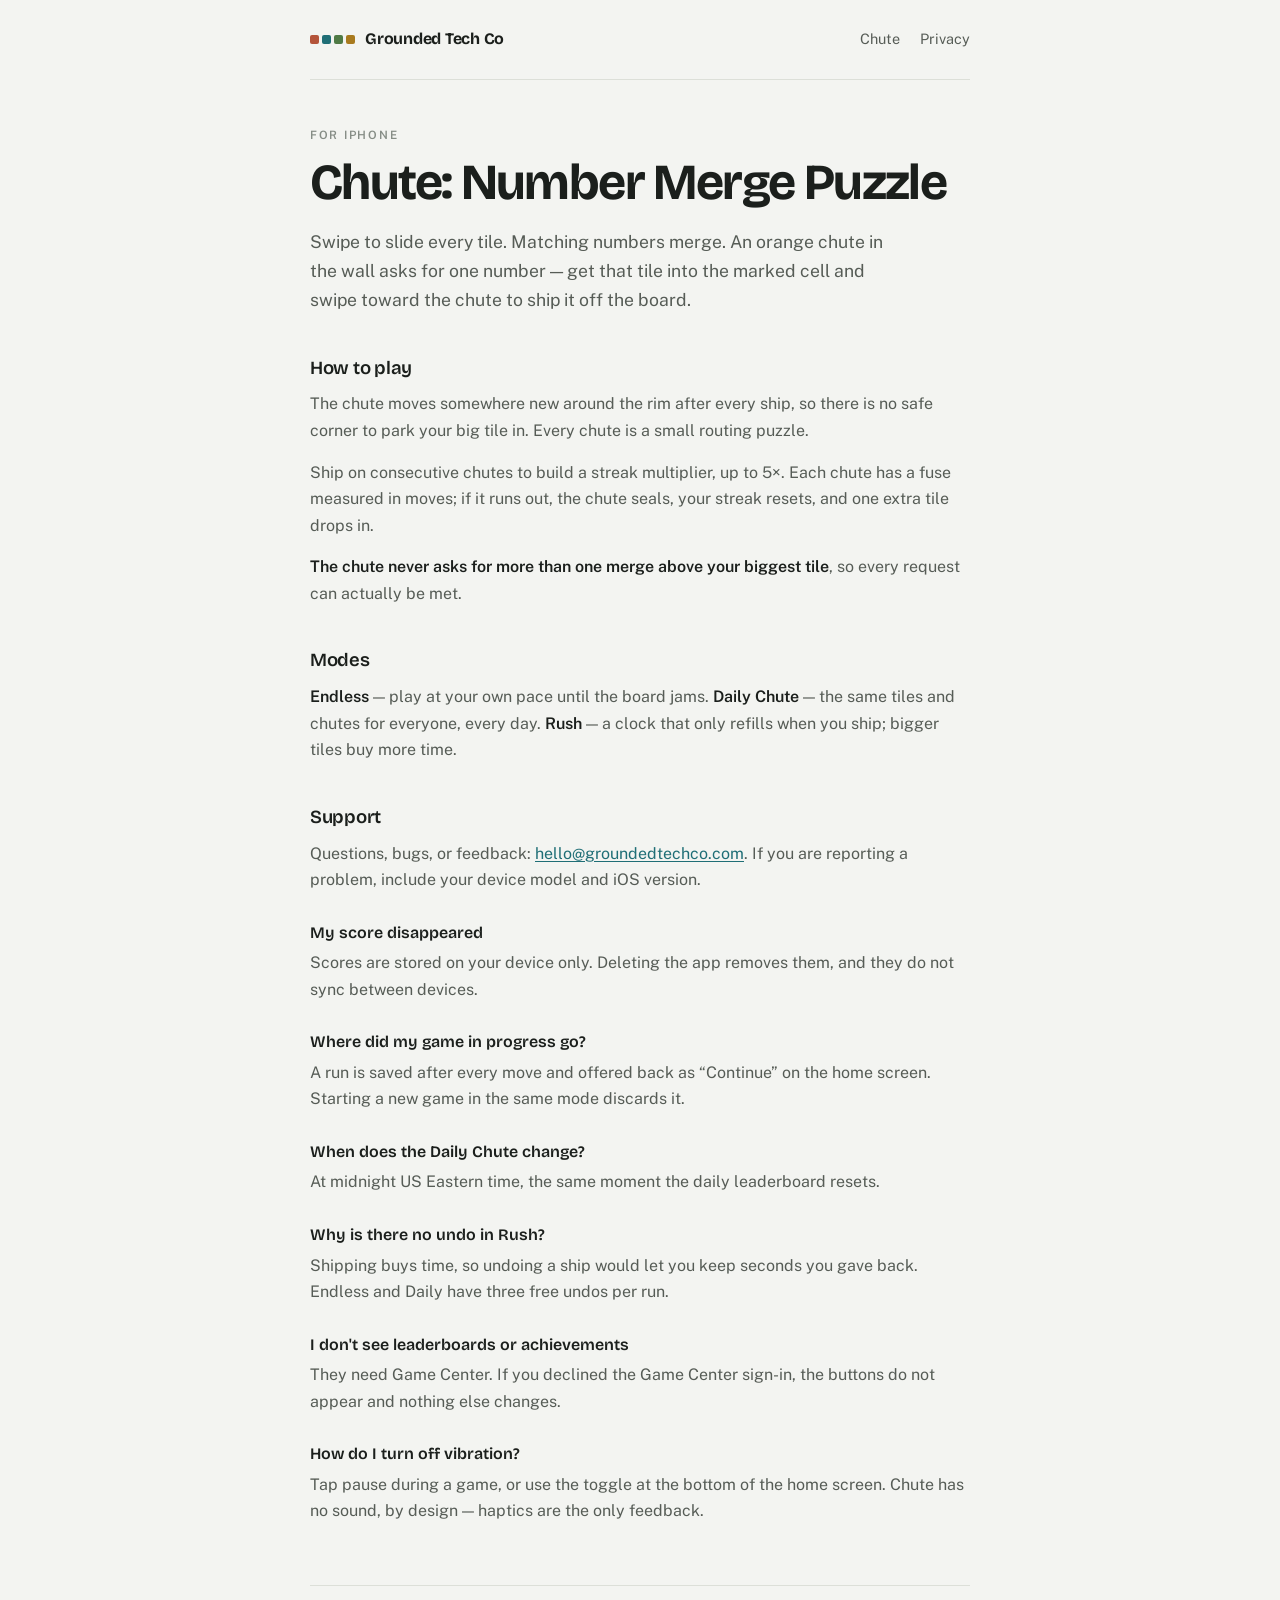
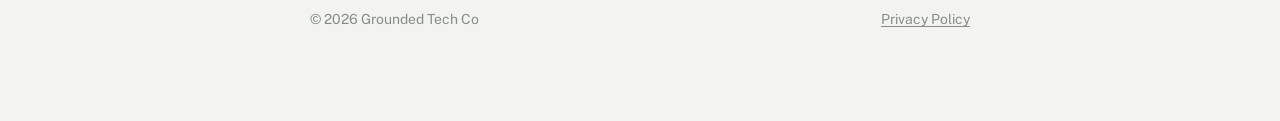
==== chute/index.html @ 3b1c2344 "Add Chute support and privacy pages, homepage card, app-ads note Co-Authored-By: Claude Opus 5.5 <no" ====
<!doctype html>
<html lang="en">
<head>
<meta charset="utf-8">
<meta name="viewport" content="width=device-width, initial-scale=1">
<link rel="preconnect" href="https://fonts.googleapis.com">
<link rel="preconnect" href="https://fonts.gstatic.com" crossorigin>
<link rel="stylesheet" href="https://fonts.googleapis.com/css2?family=Bricolage+Grotesque:opsz,wght@12..96,600;12..96,700&family=Public+Sans:ital,wght@0,400;0,500;0,600;1,400&display=swap">
<title>Chute: Number Merge Puzzle — Grounded Tech Co</title>
<meta name="description" content="Chute is a number-merging puzzle for iPhone. Support and help.">
<link rel="stylesheet" href="/assets/style.css">
</head>
<body>
<div class="wrap">

  <div class="site-head">
    <a class="wordmark" href="/">
      <span class="mark">
        <i style="background:#B4543A"></i><i style="background:#1F6E76"></i>
        <i style="background:#4F7A45"></i><i style="background:#A87A1E"></i>
      </span>
      Grounded Tech Co
    </a>
    <nav><a href="/chute/">Chute</a><a href="/chute/privacy/">Privacy</a></nav>
  </div>

  <p class="eyebrow">For iPhone</p>
  <h1>Chute: Number Merge Puzzle</h1>
  <p class="lede">Swipe to slide every tile. Matching numbers merge. An orange chute in the wall asks for one number &mdash; get that tile into the marked cell and swipe toward the chute to ship it off the board.</p>

  <h2>How to play</h2>
  <p>The chute moves somewhere new around the rim after every ship, so there is no safe corner to park your big tile in. Every chute is a small routing puzzle.</p>
  <p>Ship on consecutive chutes to build a streak multiplier, up to 5&times;. Each chute has a fuse measured in moves; if it runs out, the chute seals, your streak resets, and one extra tile drops in.</p>
  <p><strong>The chute never asks for more than one merge above your biggest tile</strong>, so every request can actually be met.</p>

  <h2>Modes</h2>
  <p><strong>Endless</strong> &mdash; play at your own pace until the board jams. <strong>Daily Chute</strong> &mdash; the same tiles and chutes for everyone, every day. <strong>Rush</strong> &mdash; a clock that only refills when you ship; bigger tiles buy more time.</p>

  <h2>Support</h2>
  <p>Questions, bugs, or feedback: <a href="mailto:hello@groundedtechco.com">hello@groundedtechco.com</a>. If you are reporting a problem, include your device model and iOS version.</p>

  <h3>My score disappeared</h3>
  <p class="tight">Scores are stored on your device only. Deleting the app removes them, and they do not sync between devices.</p>

  <h3>Where did my game in progress go?</h3>
  <p class="tight">A run is saved after every move and offered back as &ldquo;Continue&rdquo; on the home screen. Starting a new game in the same mode discards it.</p>

  <h3>When does the Daily Chute change?</h3>
  <p class="tight">At midnight US Eastern time, the same moment the daily leaderboard resets.</p>

  <h3>Why is there no undo in Rush?</h3>
  <p class="tight">Shipping buys time, so undoing a ship would let you keep seconds you gave back. Endless and Daily have three free undos per run.</p>

  <h3>I don't see leaderboards or achievements</h3>
  <p class="tight">They need Game Center. If you declined the Game Center sign-in, the buttons do not appear and nothing else changes.</p>

  <h3>How do I turn off vibration?</h3>
  <p class="tight">Tap pause during a game, or use the toggle at the bottom of the home screen. Chute has no sound, by design &mdash; haptics are the only feedback.</p>

  <footer>
    <span>&copy; 2026 Grounded Tech Co</span>
    <span><a href="/chute/privacy/">Privacy Policy</a></span>
  </footer>
</div>
</body>
</html>
---- assets/style.css ----
/* Grounded Tech Co — shared styles
   Palette borrows the piece colours from Gridlock so the studio site and the
   app read as the same hand. Neutrals carry a faint green-grey cast rather
   than sitting on a dead grey. */

:root {
  color-scheme: light;
  --ground:   #F3F4F1;
  --surface:  #FFFFFF;
  --sunk:     #EBEDE8;
  --line:     #DCDFD8;
  --line-soft:#E7E9E4;
  --text:     #1B1F1C;
  --dim:      #565C56;
  --faint:    #868D86;
  --teal:     #1F6E76;
  --terra:    #B4543A;
  --sage:     #4F7A45;
  --plum:     #6E4E8C;
  --mustard:  #A87A1E;
}

@media (prefers-color-scheme: dark) {
  :root {
    color-scheme: dark;
    --ground:   #101310;
    --surface:  #191D1A;
    --sunk:     #141815;
    --line:     #2A2F2B;
    --line-soft:#222722;
    --text:     #E9EBE7;
    --dim:      #A2A9A2;
    --faint:    #757B75;
    --teal:     #64B8BE;
    --terra:    #E08D74;
    --sage:     #8FBE82;
    --plum:     #B393D0;
    --mustard:  #D9AC55;
  }
}

* { box-sizing: border-box; }

body {
  margin: 0;
  padding: 0 22px 90px;
  background: var(--ground);
  color: var(--text);
  font-family: "Public Sans", -apple-system, BlinkMacSystemFont, "Segoe UI", Roboto, Helvetica, Arial, sans-serif;
  font-size: 16px;
  line-height: 1.66;
  -webkit-font-smoothing: antialiased;
}

.wrap { max-width: 660px; margin: 0 auto; }
.wrap.wide { max-width: 760px; }

/* ── masthead ──────────────────────────────────────────── */
.site-head {
  display: flex;
  align-items: center;
  justify-content: space-between;
  gap: 20px;
  padding: 26px 0;
  border-bottom: 1px solid var(--line);
  margin-bottom: 46px;
}
.wordmark {
  display: inline-flex;
  align-items: center;
  gap: 10px;
  font-family: "Bricolage Grotesque", "Public Sans", sans-serif;
  font-weight: 700;
  font-size: 1rem;
  letter-spacing: -.015em;
  color: var(--text);
  text-decoration: none;
}
.mark { display: flex; gap: 3px; }
.mark i {
  width: 9px; height: 9px; border-radius: 2px; display: block;
}
.site-head nav { display: flex; gap: 20px; font-size: .9rem; }
.site-head nav a { color: var(--dim); text-decoration: none; }
.site-head nav a:hover { color: var(--text); }

/* ── type ──────────────────────────────────────────────── */
h1 {
  font-family: "Bricolage Grotesque", "Public Sans", sans-serif;
  font-weight: 700;
  font-size: clamp(2.1rem, 6.4vw, 3.15rem);
  line-height: 1.04;
  letter-spacing: -.032em;
  margin: 0 0 18px;
  text-wrap: balance;
}
h2 {
  font-family: "Bricolage Grotesque", "Public Sans", sans-serif;
  font-weight: 600;
  font-size: 1.16rem;
  letter-spacing: -.014em;
  margin: 38px 0 8px;
}
h3 {
  font-family: "Bricolage Grotesque", "Public Sans", sans-serif;
  font-weight: 600;
  font-size: 1rem;
  margin: 26px 0 4px;
}
.lede { font-size: 1.1rem; color: var(--dim); margin: 0 0 8px; max-width: 54ch; }
p { margin: 0 0 15px; color: var(--dim); }
p.tight { margin-bottom: 8px; }
strong { color: var(--text); font-weight: 600; }
ul { padding-left: 20px; margin: 0 0 15px; color: var(--dim); }
li { margin-bottom: 6px; }
a { color: var(--teal); text-underline-offset: 2px; }
a:focus-visible { outline: 2px solid var(--teal); outline-offset: 3px; border-radius: 2px; }

.eyebrow {
  font-size: 11.5px;
  font-weight: 600;
  letter-spacing: .15em;
  text-transform: uppercase;
  color: var(--faint);
  margin: 0 0 12px;
}

/* ── app card ──────────────────────────────────────────── */
.app {
  display: grid;
  grid-template-columns: 84px 1fr;
  gap: 22px;
  align-items: start;
  background: var(--surface);
  border: 1px solid var(--line-soft);
  border-radius: 14px;
  padding: 24px;
  margin-top: 26px;
  text-decoration: none;
}
.app:hover { border-color: var(--line); }
.app img { width: 84px; height: 84px; border-radius: 19px; display: block; }
.app h2 { margin: 0 0 4px; font-size: 1.2rem; color: var(--text); }
.app p { margin: 0 0 10px; font-size: .94rem; }
.app .status {
  display: inline-block;
  font-size: 11.5px;
  font-weight: 600;
  letter-spacing: .07em;
  text-transform: uppercase;
  color: var(--teal);
  background: color-mix(in srgb, var(--teal) 13%, transparent);
  border-radius: 3px;
  padding: 3px 8px;
}

/* ── policy page ───────────────────────────────────────── */
.updated { font-size: .87rem; color: var(--faint); margin: 0 0 4px; }
.callout {
  background: var(--sunk);
  border-radius: 10px;
  padding: 18px 20px;
  margin: 22px 0;
}
.callout p:last-child { margin-bottom: 0; }

footer {
  margin-top: 60px;
  padding-top: 22px;
  border-top: 1px solid var(--line);
  font-size: .87rem;
  color: var(--faint);
  display: flex;
  flex-wrap: wrap;
  gap: 8px 20px;
  justify-content: space-between;
}
footer a { color: var(--faint); }
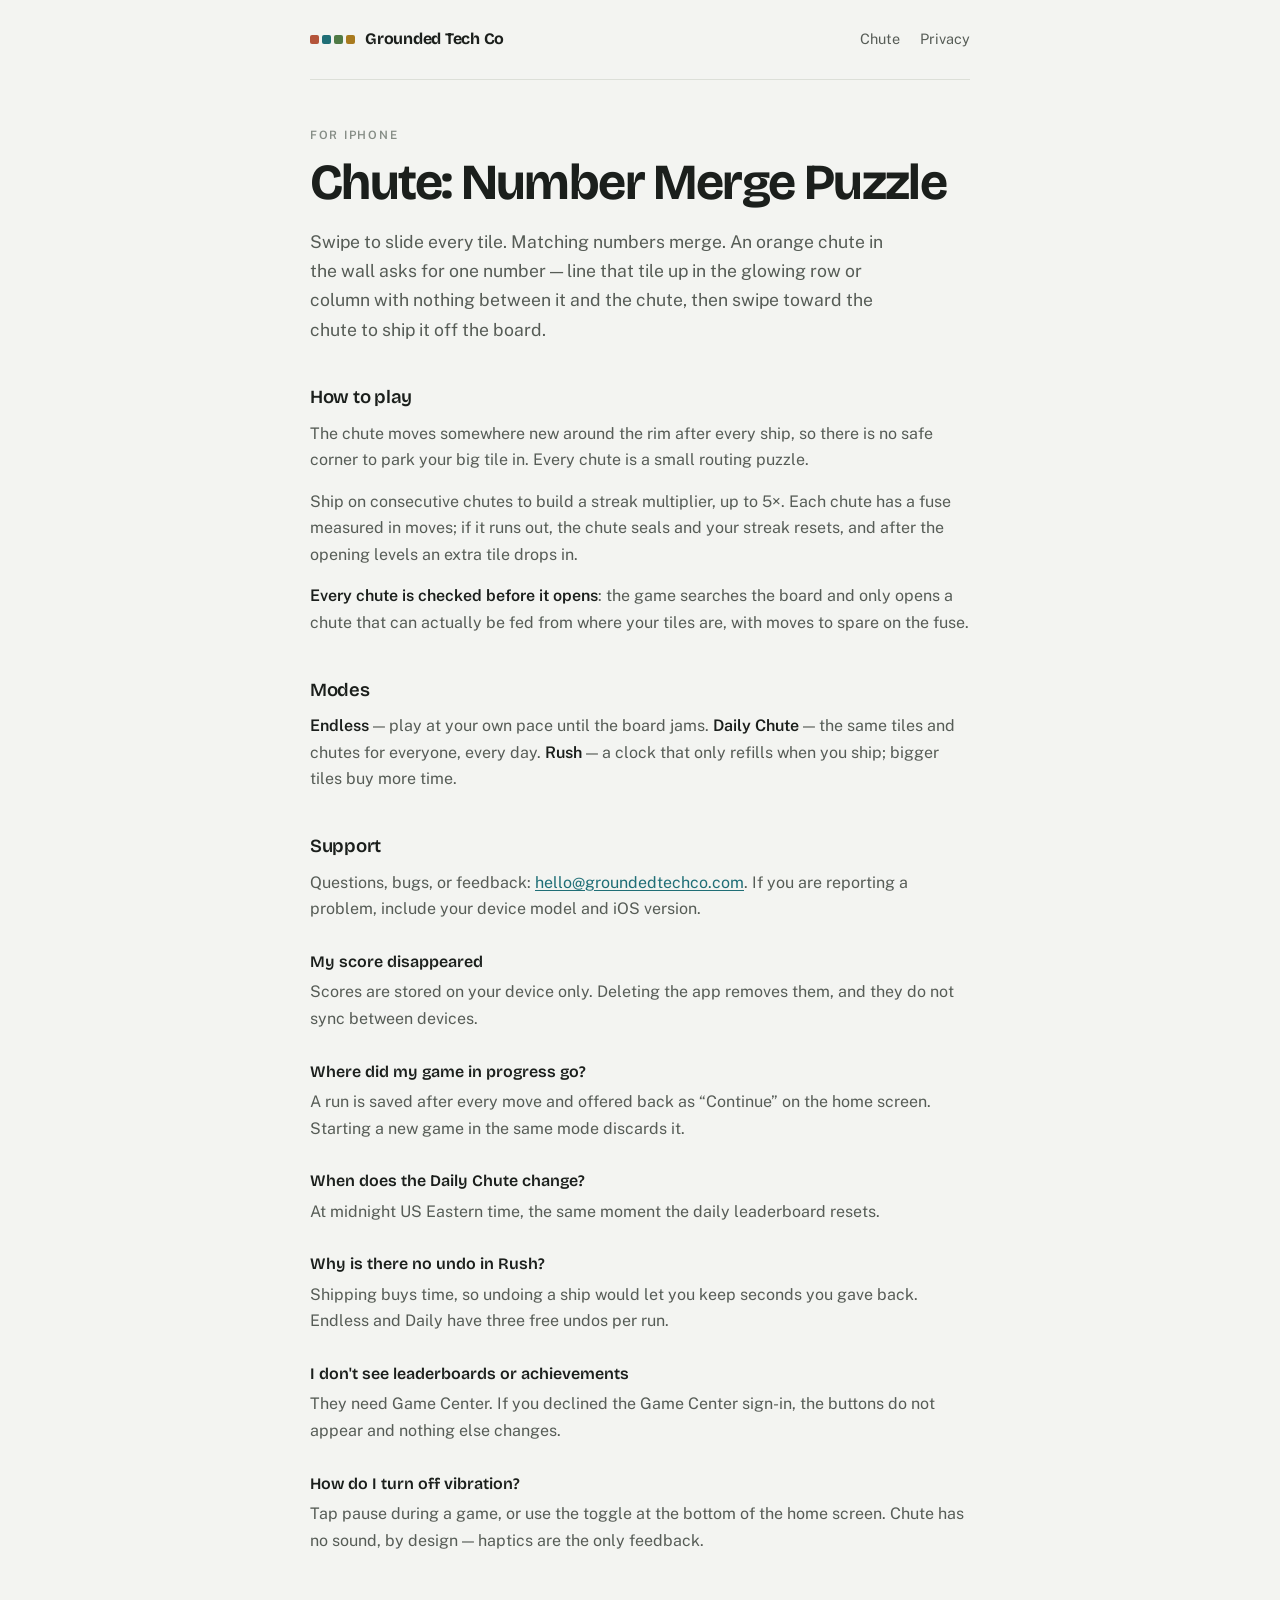
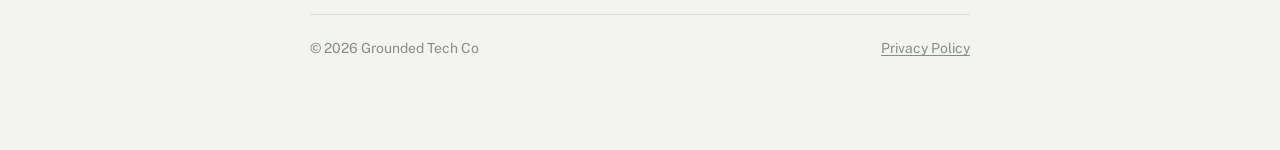
==== commit c60aee71: "chute: describe the lane rule and the shippable-chute guarantee Co-Authored-By: Claude Opus 5.5 <nor" ====
--- a/chute/index.html
+++ b/chute/index.html
@@ -26,12 +26,12 @@
 
   <p class="eyebrow">For iPhone</p>
   <h1>Chute: Number Merge Puzzle</h1>
-  <p class="lede">Swipe to slide every tile. Matching numbers merge. An orange chute in the wall asks for one number &mdash; get that tile into the marked cell and swipe toward the chute to ship it off the board.</p>
+  <p class="lede">Swipe to slide every tile. Matching numbers merge. An orange chute in the wall asks for one number &mdash; line that tile up in the glowing row or column with nothing between it and the chute, then swipe toward the chute to ship it off the board.</p>
 
   <h2>How to play</h2>
   <p>The chute moves somewhere new around the rim after every ship, so there is no safe corner to park your big tile in. Every chute is a small routing puzzle.</p>
-  <p>Ship on consecutive chutes to build a streak multiplier, up to 5&times;. Each chute has a fuse measured in moves; if it runs out, the chute seals, your streak resets, and one extra tile drops in.</p>
-  <p><strong>The chute never asks for more than one merge above your biggest tile</strong>, so every request can actually be met.</p>
+  <p>Ship on consecutive chutes to build a streak multiplier, up to 5&times;. Each chute has a fuse measured in moves; if it runs out, the chute seals and your streak resets, and after the opening levels an extra tile drops in.</p>
+  <p><strong>Every chute is checked before it opens</strong>: the game searches the board and only opens a chute that can actually be fed from where your tiles are, with moves to spare on the fuse.</p>
 
   <h2>Modes</h2>
   <p><strong>Endless</strong> &mdash; play at your own pace until the board jams. <strong>Daily Chute</strong> &mdash; the same tiles and chutes for everyone, every day. <strong>Rush</strong> &mdash; a clock that only refills when you ship; bigger tiles buy more time.</p>
